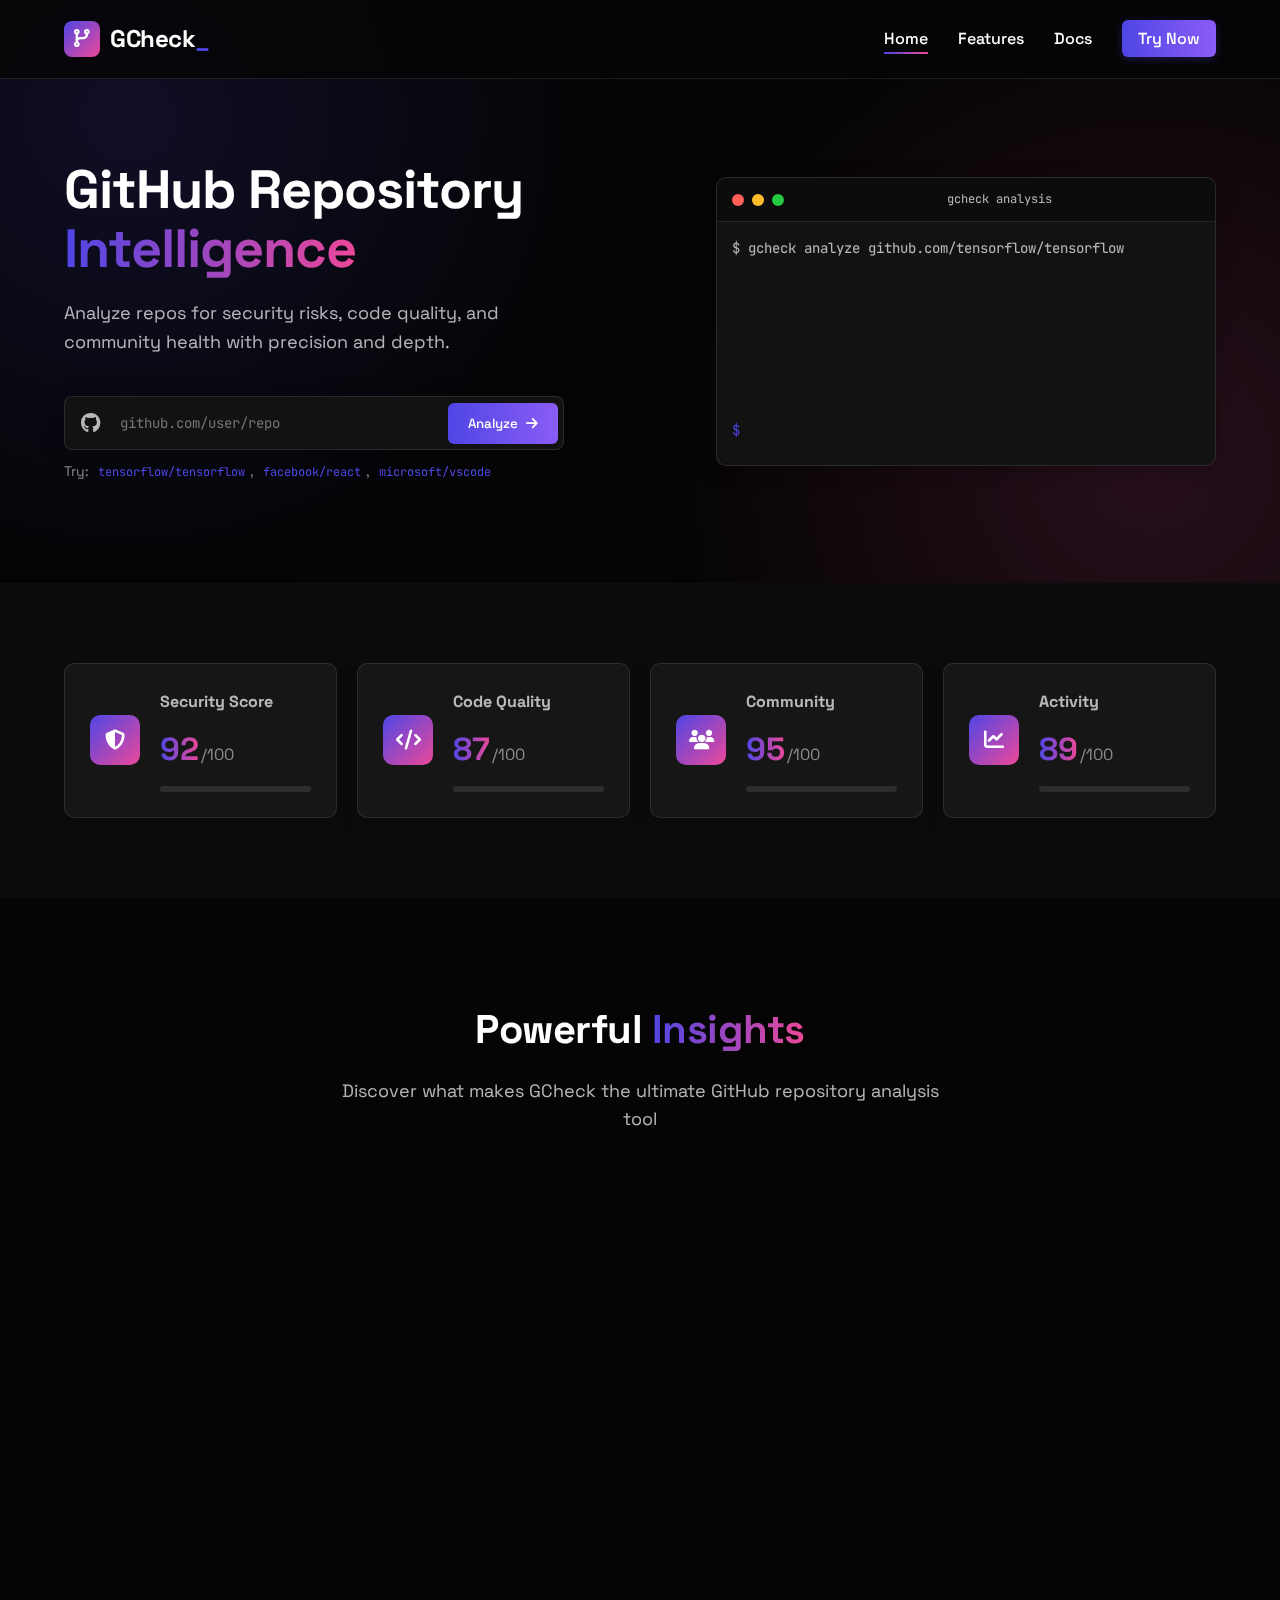
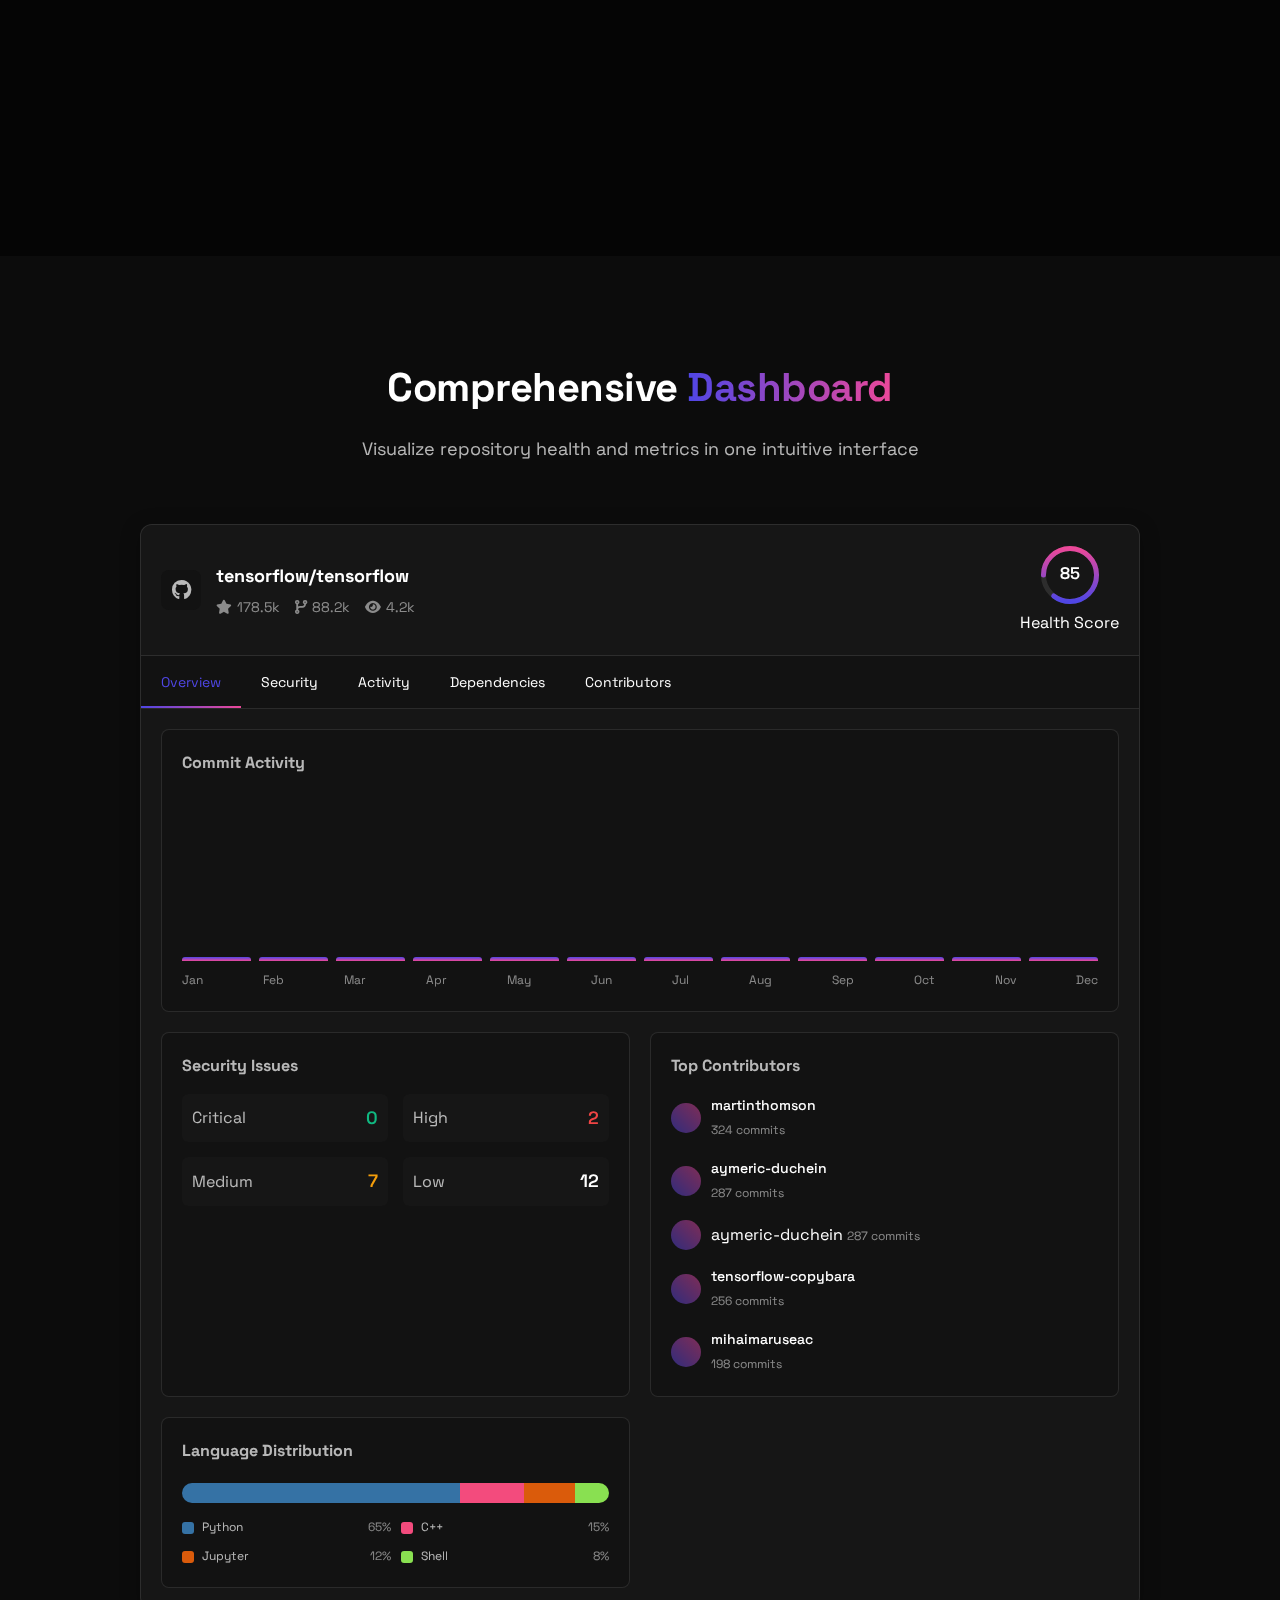
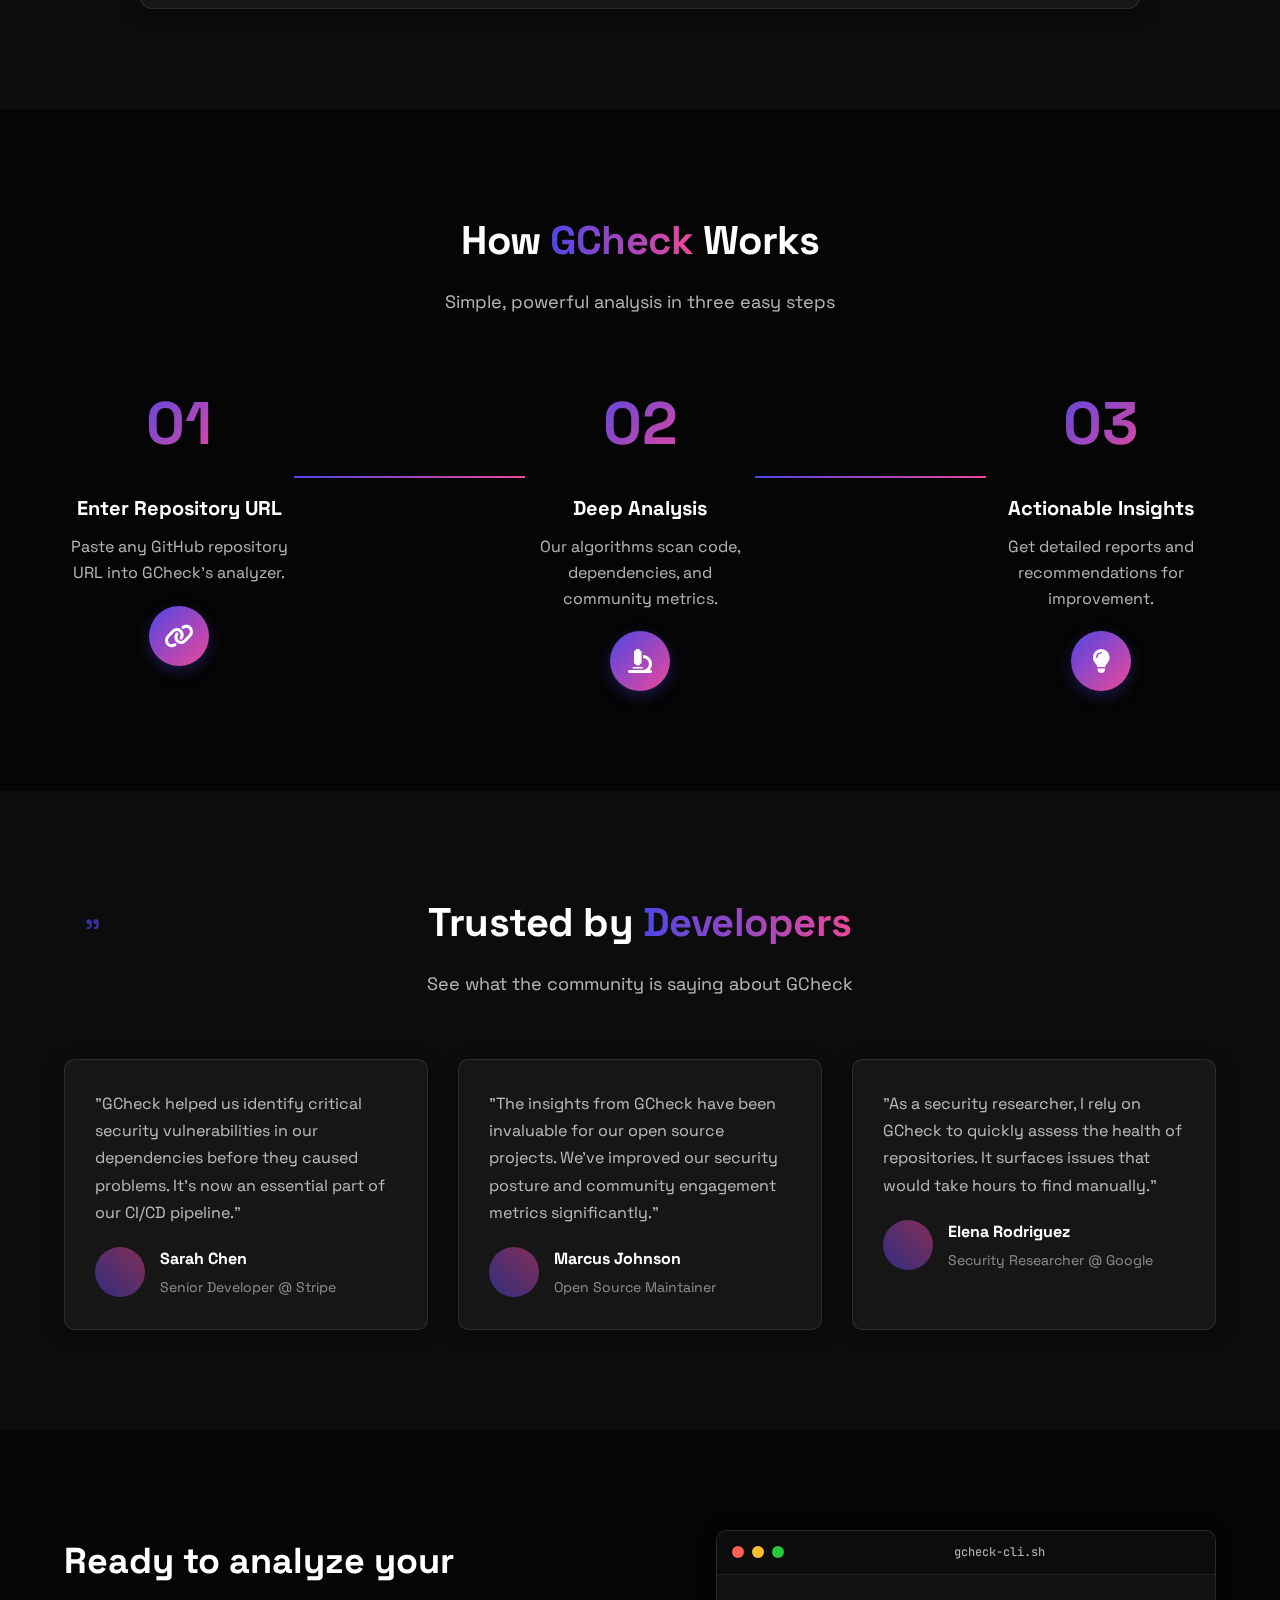
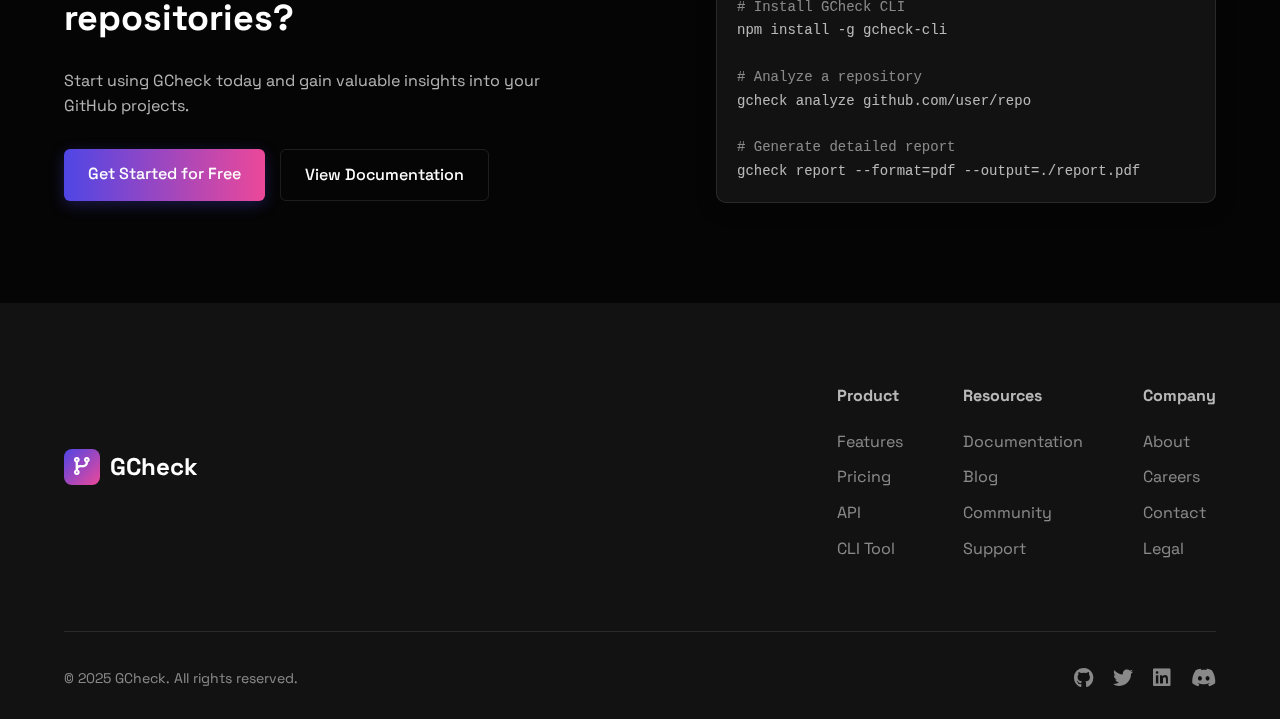
==== index.html @ 8b79f14b "meh" ====
<!DOCTYPE html>
<html lang="en">
<head>
    <meta charset="UTF-8">
    <meta name="viewport" content="width=device-width, initial-scale=1.0">
    <title>GCheck - GitHub Repository Intelligence</title>
    <link rel="stylesheet" href="css/style.css">
    <link rel="stylesheet" href="https://cdnjs.cloudflare.com/ajax/libs/font-awesome/6.4.0/css/all.min.css">
    <link rel="preconnect" href="https://fonts.googleapis.com">
    <link rel="preconnect" href="https://fonts.gstatic.com" crossorigin>
    <link href="https://fonts.googleapis.com/css2?family=Space+Grotesk:wght@300;400;500;600;700&family=JetBrains+Mono:wght@400;700&display=swap" rel="stylesheet">
</head>
<body>
    <div class="noise-overlay"></div>
    
    <header>
        <div class="container">
            <div class="logo">
                <div class="logo-icon"><i class="fas fa-code-branch"></i></div>
                <h1>GCheck<span class="blink">_</span></h1>
            </div>
            <nav>
                <ul>
                    <li><a href="#" class="active">Home</a></li>
                    <li><a href="#">Features</a></li>
                    <li><a href="#">Docs</a></li>
                    <li><a href="dashboard.html" class="nav-button">Try Now</a></li>
                </ul>
            </nav>
            <div class="menu-toggle">
                <i class="fas fa-bars"></i>
            </div>
        </div>
    </header>

    <section class="hero">
        <div class="container">
            <div class="hero-content">
                <div class="hero-text">
                    <h1>GitHub Repository <span class="gradient-text">Intelligence</span></h1>
                    <p>Analyze repos for security risks, code quality, and community health with precision and depth.</p>
                    <div class="search-container">
                        <div class="search-box">
                            <div class="search-icon">
                                <i class="fab fa-github"></i>
                            </div>
                            <input type="text" placeholder="github.com/user/repo">
                            <button class="analyze-btn">Analyze <i class="fas fa-arrow-right"></i></button>
                        </div>
                        <div class="search-examples">
                            Try: <a href="#">tensorflow/tensorflow</a>, <a href="#">facebook/react</a>, <a href="#">microsoft/vscode</a>
                        </div>                        
                    </div>
                </div>
                <div class="hero-visual">
                    <div class="terminal">
                        <div class="terminal-header">
                            <div class="terminal-buttons">
                                <span></span>
                                <span></span>
                                <span></span>
                            </div>
                            <div class="terminal-title">gcheck analysis</div>
                        </div>
                        <div class="terminal-body">
                            <div class="line">$ gcheck analyze github.com/tensorflow/tensorflow</div>
                            <div class="line">Scanning repository...</div>
                            <div class="line">Analyzing commit history...</div>
                            <div class="line">Checking dependencies...</div>
                            <div class="line">Evaluating security posture...</div>
                            <div class="line success">✓ Analysis complete!</div>
                            <div class="line">
                                <span class="prompt">$</span> <span class="cursor"></span>
                            </div>
                        </div>
                    </div>
                </div>
            </div>
        </div>
        <div class="hero-gradient"></div>
    </section>

    <section class="metrics">
        <div class="container">
            <div class="metrics-grid">
                <div class="metric-card">
                    <div class="metric-icon">
                        <i class="fas fa-shield-alt"></i>
                    </div>
                    <div class="metric-content">
                        <h3>Security Score</h3>
                        <div class="metric-value">
                            <span class="score-value">92</span>
                            <span class="score-max">/100</span>
                        </div>
                        <div class="metric-bar">
                            <div class="bar-fill" style="width: 92%"></div>
                        </div>
                    </div>
                </div>
                <div class="metric-card">
                    <div class="metric-icon">
                        <i class="fas fa-code"></i>
                    </div>
                    <div class="metric-content">
                        <h3>Code Quality</h3>
                        <div class="metric-value">
                            <span class="score-value">87</span>
                            <span class="score-max">/100</span>
                        </div>
                        <div class="metric-bar">
                            <div class="bar-fill" style="width: 87%"></div>
                        </div>
                    </div>
                </div>
                <div class="metric-card">
                    <div class="metric-icon">
                        <i class="fas fa-users"></i>
                    </div>
                    <div class="metric-content">
                        <h3>Community</h3>
                        <div class="metric-value">
                            <span class="score-value">95</span>
                            <span class="score-max">/100</span>
                        </div>
                        <div class="metric-bar">
                            <div class="bar-fill" style="width: 95%"></div>
                        </div>
                    </div>
                </div>
                <div class="metric-card">
                    <div class="metric-icon">
                        <i class="fas fa-chart-line"></i>
                    </div>
                    <div class="metric-content">
                        <h3>Activity</h3>
                        <div class="metric-value">
                            <span class="score-value">89</span>
                            <span class="score-max">/100</span>
                        </div>
                        <div class="metric-bar">
                            <div class="bar-fill" style="width: 89%"></div>
                        </div>
                    </div>
                </div>
            </div>
        </div>
    </section>

    <section class="features">
        <div class="container">
            <div class="section-header">
                <h2>Powerful <span class="gradient-text">Insights</span></h2>
                <p>Discover what makes GCheck the ultimate GitHub repository analysis tool</p>
            </div>
            <div class="features-grid">
                <div class="feature-card">
                    <div class="feature-icon">
                        <i class="fas fa-bug"></i>
                    </div>
                    <h3>Vulnerability Detection</h3>
                    <p>Identify security vulnerabilities in dependencies and code patterns before they become problems.</p>
                </div>
                <div class="feature-card">
                    <div class="feature-icon">
                        <i class="fas fa-history"></i>
                    </div>
                    <h3>Commit Analysis</h3>
                    <p>Track commit frequency, code churn, and contributor patterns to understand project health.</p>
                </div>
                <div class="feature-card">
                    <div class="feature-icon">
                        <i class="fas fa-project-diagram"></i>
                    </div>
                    <h3>Dependency Mapping</h3>
                    <p>Visualize and analyze dependency trees to identify outdated or risky packages.</p>
                </div>
                <div class="feature-card">
                    <div class="feature-icon">
                        <i class="fas fa-tachometer-alt"></i>
                    </div>
                    <h3>Performance Metrics</h3>
                    <p>Evaluate code performance and identify bottlenecks with automated analysis.</p>
                </div>
                <div class="feature-card">
                    <div class="feature-icon">
                        <i class="fas fa-robot"></i>
                    </div>
                    <h3>AI Recommendations</h3>
                    <p>Get intelligent suggestions for improving code quality and security posture.</p>
                </div>
                <div class="feature-card">
                    <div class="feature-icon">
                        <i class="fas fa-bell"></i>
                    </div>
                    <h3>Continuous Monitoring</h3>
                    <p>Set up alerts for new vulnerabilities or significant changes in repository health.</p>
                </div>
            </div>
        </div>
    </section>

    <section class="dashboard-preview">
        <div class="container">
            <div class="section-header">
                <h2>Comprehensive <span class="gradient-text">Dashboard</span></h2>
                <p>Visualize repository health and metrics in one intuitive interface</p>
            </div>
            <div class="dashboard-container">
                <div class="dashboard-frame">
                    <div class="dashboard-header">
                        <div class="repo-info">
                            <div class="repo-icon"><i class="fab fa-github"></i></div>
                            <div class="repo-details">
                                <h3>tensorflow/tensorflow</h3>
                                <div class="repo-meta">
                                    <span><i class="fas fa-star"></i> 178.5k</span>
                                    <span><i class="fas fa-code-branch"></i> 88.2k</span>
                                    <span><i class="fas fa-eye"></i> 4.2k</span>
                                </div>
                            </div>
                        </div>
                        <div class="repo-score">
                            <div class="score-circle">
                                <svg viewBox="0 0 36 36">
                                    <path class="circle-bg"
                                        d="M18 2.0845
                                        a 15.9155 15.9155 0 0 1 0 31.831
                                        a 15.9155 15.9155 0 0 1 0 -31.831"
                                    />
                                    <path class="circle"
                                        stroke-dasharray="85, 100"
                                        d="M18 2.0845
                                        a 15.9155 15.9155 0 0 1 0 31.831
                                        a 15.9155 15.9155 0 0 1 0 -31.831"
                                    />
                                    <text x="18" y="20.35" class="percentage">85</text>
                                </svg>
                            </div>
                            <span>Health Score</span>
                        </div>
                    </div>
                    <div class="dashboard-tabs">
                        <div class="tab active">Overview</div>
                        <div class="tab">Security</div>
                        <div class="tab">Activity</div>
                        <div class="tab">Dependencies</div>
                        <div class="tab">Contributors</div>
                    </div>
                    <div class="dashboard-content">
                        <div class="dashboard-grid">
                            <div class="dashboard-card wide">
                                <h4>Commit Activity</h4>
                                <div class="activity-chart">
                                    <div class="chart-bars">
                                        <div class="chart-bar" style="height: 30%"></div>
                                        <div class="chart-bar" style="height: 45%"></div>
                                        <div class="chart-bar" style="height: 60%"></div>
                                        <div class="chart-bar" style="height: 40%"></div>
                                        <div class="chart-bar" style="height: 75%"></div>
                                        <div class="chart-bar" style="height: 65%"></div>
                                        <div class="chart-bar" style="height: 90%"></div>
                                        <div class="chart-bar" style="height: 70%"></div>
                                        <div class="chart-bar" style="height: 50%"></div>
                                        <div class="chart-bar" style="height: 80%"></div>
                                        <div class="chart-bar" style="height: 60%"></div>
                                        <div class="chart-bar" style="height: 75%"></div>
                                    </div>
                                    <div class="chart-labels">
                                        <span>Jan</span>
                                        <span>Feb</span>
                                        <span>Mar</span>
                                        <span>Apr</span>
                                        <span>May</span>
                                        <span>Jun</span>
                                        <span>Jul</span>
                                        <span>Aug</span>
                                        <span>Sep</span>
                                        <span>Oct</span>
                                        <span>Nov</span>
                                        <span>Dec</span>
                                    </div>
                                </div>
                            </div>
                            <div class="dashboard-card">
                                <h4>Security Issues</h4>
                                <div class="issues-summary">
                                    <div class="issue-category">
                                        <span class="issue-label">Critical</span>
                                        <span class="issue-count">0</span>
                                    </div>
                                    <div class="issue-category">
                                        <span class="issue-label">High</span>
                                        <span class="issue-count">2</span>
                                    </div>
                                    <div class="issue-category">
                                        <span class="issue-label">Medium</span>
                                        <span class="issue-count">7</span>
                                    </div>
                                    <div class="issue-category">
                                        <span class="issue-label">Low</span>
                                        <span class="issue-count">12</span>
                                    </div>
                                </div>
                            </div>
                            <div class="dashboard-card">
                                <h4>Top Contributors</h4>
                                <div class="contributors-list">
                                    <div class="contributor">
                                        <div class="contributor-avatar"></div>
                                        <div class="contributor-info">
                                            <span class="contributor-name">martinthomson</span>
                                            <span class="contributor-commits">324 commits</span>
                                        </div>
                                    </div>
                                    <div class="contributor">
                                        <div class="contributor-avatar"></div>
                                        <div class="contributor-info">
                                            <span class="contributor-name">aymeric-duchein</span>
                                            <span class="contributor-commits">287 commits</span>
                                        </div>
                                    </div>
                                    <div class="contributor">
                                        <div class="contributor-avatar"></div>
                                        <div class="contributor-info
                                        <span class="contributor-name">aymeric-duchein</span>
                                        <span class="contributor-commits">287 commits</span>
                                    </div>
                                </div>
                                <div class="contributor">
                                    <div class="contributor-avatar"></div>
                                    <div class="contributor-info">
                                        <span class="contributor-name">tensorflow-copybara</span>
                                        <span class="contributor-commits">256 commits</span>
                                    </div>
                                </div>
                                <div class="contributor">
                                    <div class="contributor-avatar"></div>
                                    <div class="contributor-info">
                                        <span class="contributor-name">mihaimaruseac</span>
                                        <span class="contributor-commits">198 commits</span>
                                    </div>
                                </div>
                            </div>
                        </div>
                        <div class="dashboard-card">
                            <h4>Language Distribution</h4>
                            <div class="language-chart">
                                <div class="language-bar">
                                    <div class="language-segment" style="width: 65%; background-color: #3572A5;" title="Python: 65%"></div>
                                    <div class="language-segment" style="width: 15%; background-color: #f34b7d;" title="C++: 15%"></div>
                                    <div class="language-segment" style="width: 12%; background-color: #DA5B0B;" title="Jupyter: 12%"></div>
                                    <div class="language-segment" style="width: 8%; background-color: #89e051;" title="Shell: 8%"></div>
                                </div>
                                <div class="language-labels">
                                    <div class="language-label">
                                        <span class="language-color" style="background-color: #3572A5;"></span>
                                        <span class="language-name">Python</span>
                                        <span class="language-percentage">65%</span>
                                    </div>
                                    <div class="language-label">
                                        <span class="language-color" style="background-color: #f34b7d;"></span>
                                        <span class="language-name">C++</span>
                                        <span class="language-percentage">15%</span>
                                    </div>
                                    <div class="language-label">
                                        <span class="language-color" style="background-color: #DA5B0B;"></span>
                                        <span class="language-name">Jupyter</span>
                                        <span class="language-percentage">12%</span>
                                    </div>
                                    <div class="language-label">
                                        <span class="language-color" style="background-color: #89e051;"></span>
                                        <span class="language-name">Shell</span>
                                        <span class="language-percentage">8%</span>
                                    </div>
                                </div>
                            </div>
                        </div>
                    </div>
                </div>
            </div>
        </div>
    </div>
</section>

<section class="how-it-works">
    <div class="container">
        <div class="section-header">
            <h2>How <span class="gradient-text">GCheck</span> Works</h2>
            <p>Simple, powerful analysis in three easy steps</p>
        </div>
        <div class="steps">
            <div class="step">
                <div class="step-number">01</div>
                <div class="step-content">
                    <h3>Enter Repository URL</h3>
                    <p>Paste any GitHub repository URL into GCheck's analyzer.</p>
                </div>
                <div class="step-icon">
                    <i class="fas fa-link"></i>
                </div>
            </div>
            <div class="step-connector"></div>
            <div class="step">
                <div class="step-number">02</div>
                <div class="step-content">
                    <h3>Deep Analysis</h3>
                    <p>Our algorithms scan code, dependencies, and community metrics.</p>
                </div>
                <div class="step-icon">
                    <i class="fas fa-microscope"></i>
                </div>
            </div>
            <div class="step-connector"></div>
            <div class="step">
                <div class="step-number">03</div>
                <div class="step-content">
                    <h3>Actionable Insights</h3>
                    <p>Get detailed reports and recommendations for improvement.</p>
                </div>
                <div class="step-icon">
                    <i class="fas fa-lightbulb"></i>
                </div>
            </div>
        </div>
    </div>
</section>

<section class="testimonials">
    <div class="container">
        <div class="section-header">
            <h2>Trusted by <span class="gradient-text">Developers</span></h2>
            <p>See what the community is saying about GCheck</p>
        </div>
        <div class="testimonials-grid">
            <div class="testimonial-card">
                <div class="testimonial-content">
                    <p>"GCheck helped us identify critical security vulnerabilities in our dependencies before they caused problems. It's now an essential part of our CI/CD pipeline."</p>
                </div>
                <div class="testimonial-author">
                    <div class="author-avatar"></div>
                    <div class="author-info">
                        <h4>Sarah Chen</h4>
                        <p>Senior Developer @ Stripe</p>
                    </div>
                </div>
            </div>
            <div class="testimonial-card">
                <div class="testimonial-content">
                    <p>"The insights from GCheck have been invaluable for our open source projects. We've improved our security posture and community engagement metrics significantly."</p>
                </div>
                <div class="testimonial-author">
                    <div class="author-avatar"></div>
                    <div class="author-info">
                        <h4>Marcus Johnson</h4>
                        <p>Open Source Maintainer</p>
                    </div>
                </div>
            </div>
            <div class="testimonial-card">
                <div class="testimonial-content">
                    <p>"As a security researcher, I rely on GCheck to quickly assess the health of repositories. It surfaces issues that would take hours to find manually."</p>
                </div>
                <div class="testimonial-author">
                    <div class="author-avatar"></div>
                    <div class="author-info">
                        <h4>Elena Rodriguez</h4>
                        <p>Security Researcher @ Google</p>
                    </div>
                </div>
            </div>
        </div>
    </div>
</section>

<section class="cta">
    <div class="container">
        <div class="cta-content">
            <h2>Ready to analyze your repositories?</h2>
            <p>Start using GCheck today and gain valuable insights into your GitHub projects.</p>
            <div class="cta-buttons">
                <a href="#" class="btn-primary">Get Started for Free</a>
                <a href="#" class="btn-secondary">View Documentation</a>
            </div>
        </div>
        <div class="cta-visual">
            <div class="code-snippet">
                <div class="code-header">
                    <div class="code-dots">
                        <span></span>
                        <span></span>
                        <span></span>
                    </div>
                    <div class="code-title">gcheck-cli.sh</div>
                </div>
                <div class="code-body">
                    <pre><code><span class="comment"># Install GCheck CLI</span>
npm install -g gcheck-cli

<span class="comment"># Analyze a repository</span>
gcheck analyze github.com/user/repo

<span class="comment"># Generate detailed report</span>
gcheck report --format=pdf --output=./report.pdf</code></pre>
                </div>
            </div>
        </div>
    </div>
</section>

<footer>
    <div class="container">
        <div class="footer-top">
            <div class="footer-logo">
                <div class="logo-icon"><i class="fas fa-code-branch"></i></div>
                <h2>GCheck</h2>
            </div>
            <div class="footer-links">
                <div class="footer-column">
                    <h3>Product</h3>
                    <ul>
                        <li><a href="#">Features</a></li>
                        <li><a href="#">Pricing</a></li>
                        <li><a href="#">API</a></li>
                        <li><a href="#">CLI Tool</a></li>
                    </ul>
                </div>
                <div class="footer-column">
                    <h3>Resources</h3>
                    <ul>
                        <li><a href="#">Documentation</a></li>
                        <li><a href="#">Blog</a></li>
                        <li><a href="#">Community</a></li>
                        <li><a href="#">Support</a></li>
                    </ul>
                </div>
                <div class="footer-column">
                    <h3>Company</h3>
                    <ul>
                        <li><a href="#">About</a></li>
                        <li><a href="#">Careers</a></li>
                        <li><a href="#">Contact</a></li>
                        <li><a href="#">Legal</a></li>
                    </ul>
                </div>
            </div>
        </div>
        <div class="footer-bottom">
            <div class="copyright">
                <p>&copy; 2025 GCheck. All rights reserved.</p>
            </div>
            <div class="social-links">
                <a href="#"><i class="fab fa-github"></i></a>
                <a href="#"><i class="fab fa-twitter"></i></a>
                <a href="#"><i class="fab fa-linkedin"></i></a>
                <a href="#"><i class="fab fa-discord"></i></a>
            </div>
        </div>
    </div>
</footer>

<script src="js/main.js"></script>
</body>
</html>
---- css/style.css ----
:root {
    --bg-primary: #050505;
    --bg-secondary: #0c0c0c;
    --bg-tertiary: #121212;
    --bg-card: #161616;
    --text-primary: #ffffff;
    --text-secondary: rgba(255, 255, 255, 0.7);
    --text-tertiary: rgba(255, 255, 255, 0.5);
    --accent-primary: #4f46e5;
    --accent-secondary: #8b5cf6;
    --accent-tertiary: #ec4899;
    --success: #10b981;
    --warning: #f59e0b;
    --danger: #ef4444;
    --border: rgba(255, 255, 255, 0.1);
    --card-shadow: 0 4px 20px rgba(0, 0, 0, 0.25);
    --glow: 0 0 15px rgba(79, 70, 229, 0.5);
}

* {
    margin: 0;
    padding: 0;
    box-sizing: border-box;
}

body {
    font-family: 'Space Grotesk', sans-serif;
    background-color: var(--bg-primary);
    color: var(--text-primary);
    line-height: 1.6;
    overflow-x: hidden;
    position: relative;
}

/* Noise overlay for texture */
.noise-overlay {
    position: fixed;
    top: 0;
    left: 0;
    width: 100%;
    height: 100%;
    background-image: url('[data-uri]');
    opacity: 0.03;
    z-index: -1;
    pointer-events: none;
}

.container {
    width: 90%;
    max-width: 1200px;
    margin: 0 auto;
    position: relative;
}

a {
    text-decoration: none;
    color: var(--text-primary);
    transition: all 0.3s ease;
}

button, .btn-primary, .btn-secondary {
    cursor: pointer;
    border: none;
    outline: none;
    font-family: 'Space Grotesk', sans-serif;
    font-weight: 500;
    transition: all 0.3s ease;
}

.gradient-text {
    background: linear-gradient(90deg, var(--accent-primary), var(--accent-tertiary));
    -webkit-background-clip: text;
    background-clip: text;
    -webkit-text-fill-color: transparent;
    display: inline;
}

/* Blinking cursor effect */
.blink {
    animation: blink 1s step-end infinite;
    color: var(--accent-primary);
}

@keyframes blink {
    0%, 100% { opacity: 1; }
    50% { opacity: 0; }
}

/* Header */
header {
    padding: 20px 0;
    position: fixed;
    width: 100%;
    top: 0;
    z-index: 100;
    background-color: rgba(5, 5, 5, 0.8);
    backdrop-filter: blur(10px);
    border-bottom: 1px solid var(--border);
}

header .container {
    display: flex;
    justify-content: space-between;
    align-items: center;
}

.logo {
    display: flex;
    align-items: center;
    gap: 10px;
}

.logo-icon {
    width: 36px;
    height: 36px;
    background: linear-gradient(135deg, var(--accent-primary), var(--accent-tertiary));
    border-radius: 8px;
    display: flex;
    align-items: center;
    justify-content: center;
    color: white;
    font-size: 18px;
}

.logo h1 {
    font-size: 24px;
    font-weight: 700;
    letter-spacing: -0.5px;
}

nav ul {
    display: flex;
    list-style: none;
    gap: 30px;
    align-items: center;
}

nav ul li a {
    font-weight: 500;
    position: relative;
    padding: 5px 0;
}

nav ul li a:hover {
    color: var(--accent-primary);
}

nav ul li a.active::after {
    content: '';
    position: absolute;
    bottom: 0;
    left: 0;
    width: 100%;
    height: 2px;
    background: linear-gradient(90deg, var(--accent-primary), var(--accent-tertiary));
}

.nav-button {
    background: linear-gradient(90deg, var(--accent-primary), var(--accent-secondary));
    padding: 8px 16px;
    border-radius: 6px;
    color: white;
    font-weight: 500;
    box-shadow: 0 2px 10px rgba(79, 70, 229, 0.3);
}

.nav-button:hover {
    transform: translateY(-2px);
    box-shadow: 0 4px 15px rgba(79, 70, 229, 0.4);
    color: white;
}

.menu-toggle {
    display: none;
    font-size: 24px;
    cursor: pointer;
}

/* Hero Section */
.hero {
    padding: 160px 0 100px;
    position: relative;
    overflow: hidden;
}

.hero-gradient {
    position: absolute;
    top: 0;
    left: 0;
    width: 100%;
    height: 100%;
    background: radial-gradient(circle at 10% 20%, rgba(79, 70, 229, 0.15) 0%, transparent 40%),
                radial-gradient(circle at 90% 80%, rgba(236, 72, 153, 0.15) 0%, transparent 40%);
    z-index: -1;
}

.hero-content {
    display: flex;
    align-items: center;
    gap: 60px;
}

.hero-text {
    flex: 1;
}

.hero-text h1 {
    font-size: 54px;
    font-weight: 700;
    line-height: 1.1;
    margin-bottom: 20px;
    letter-spacing: -1px;
}

.hero-text p {
    font-size: 18px;
    color: var(--text-secondary);
    margin-bottom: 40px;
    max-width: 500px;
}

.search-container {
    max-width: 500px;
}

.search-box {
    display: flex;
    align-items: center;
    background-color: var(--bg-tertiary);
    border-radius: 8px;
    padding: 5px;
    border: 1px solid var(--border);
    box-shadow: var(--card-shadow);
    transition: all 0.3s ease;
}

.search-box:focus-within {
    border-color: var(--accent-primary);
    box-shadow: var(--glow);
}

.search-icon {
    width: 40px;
    height: 40px;
    display: flex;
    align-items: center;
    justify-content: center;
    font-size: 20px;
    color: var(--text-secondary);
}

.search-box input {
    flex: 1;
    background: transparent;
    border: none;
    outline: none;
    padding: 12px 10px;
    color: var(--text-primary);
    font-family: 'JetBrains Mono', monospace;
    font-size: 14px;
}

.analyze-btn {
    background: linear-gradient(90deg, var(--accent-primary), var(--accent-secondary));
    color: white;
    padding: 12px 20px;
    border-radius: 6px;
    font-weight: 500;
    display: flex;
    align-items: center;
    gap: 8px;
}

.analyze-btn:hover {
    transform: translateY(-2px);
    box-shadow: 0 4px 15px rgba(79, 70, 229, 0.4);
}

.search-examples {
    margin-top: 10px;
    font-size: 14px;
    color: var(--text-tertiary);
}

.search-examples a {
    color: var(--accent-primary);
    margin: 0 5px;
    font-family: 'JetBrains Mono', monospace;
    font-size: 12px;
}

.search-examples a:hover {
    text-decoration: underline;
}

.hero-visual {
    flex: 1;
}

/* Terminal styling */
.terminal {
    background-color: var(--bg-tertiary);
    border-radius: 10px;
    overflow: hidden;
    box-shadow: var(--card-shadow);
    border: 1px solid var(--border);
    max-width: 500px;
    margin-left: auto;
}

.terminal-header {
    background-color: var(--bg-secondary);
    padding: 12px 15px;
    display: flex;
    align-items: center;
    border-bottom: 1px solid var(--border);
}

.terminal-buttons {
    display: flex;
    gap: 8px;
    margin-right: 15px;
}

.terminal-buttons span {
    width: 12px;
    height: 12px;
    border-radius: 50%;
    background-color: #ff5f56;
}

.terminal-buttons span:nth-child(2) {
    background-color: #ffbd2e;
}

.terminal-buttons span:nth-child(3) {
    background-color: #27c93f;
}

.terminal-title {
    color: var(--text-secondary);
    font-family: 'JetBrains Mono', monospace;
    font-size: 12px;
    flex: 1;
    text-align: center;
}

.terminal-body {
    padding: 15px;
    font-family: 'JetBrains Mono', monospace;
    font-size: 14px;
    line-height: 1.6;
}

.terminal-body .line {
    margin-bottom: 8px;
    color: var(--text-secondary);
}

.terminal-body .line.success {
    color: var(--success);
}

.prompt {
    color: var(--accent-primary);
}

.cursor {
    display: inline-block;
    width: 8px;
    height: 16px;
    background-color: var(--accent-primary);
    animation: blink 1s step-end infinite;
    vertical-align: middle;
}

/* Metrics Section */
.metrics {
    padding: 80px 0;
    background-color: var(--bg-secondary);
}

.metrics-grid {
    display: grid;
    grid-template-columns: repeat(auto-fit, minmax(250px, 1fr));
    gap: 20px;
}

.metric-card {
    background-color: var(--bg-card);
    border-radius: 10px;
    padding: 25px;
    display: flex;
    align-items: center;
    gap: 20px;
    box-shadow: var(--card-shadow);
    border: 1px solid var(--border);
    transition: transform 0.3s ease, box-shadow 0.3s ease;
}

.metric-card:hover {
    transform: translateY(-5px);
    box-shadow: 0 8px 30px rgba(0, 0, 0, 0.3);
}

.metric-icon {
    width: 50px;
    height: 50px;
    background: linear-gradient(135deg, var(--accent-primary), var(--accent-tertiary));
    border-radius: 10px;
    display: flex;
    align-items: center;
    justify-content: center;
    font-size: 20px;
    color: white;
    flex-shrink: 0;
}

.metric-content {
    flex: 1;
}

.metric-content h3 {
    font-size: 16px;
    margin-bottom: 10px;
    color: var(--text-secondary);
}

.metric-value {
    display: flex;
    align-items: baseline;
    margin-bottom: 10px;
}

.score-value {
    font-size: 32px;
    font-weight: 700;
    background: linear-gradient(90deg, var(--accent-primary), var(--accent-tertiary));
    -webkit-background-clip: text;
    background-clip: text;
    -webkit-text-fill-color: transparent;
}

.score-max {
    font-size: 16px;
    color: var(--text-tertiary);
    margin-left: 2px;
}

.metric-bar {
    height: 6px;
    background-color: rgba(255, 255, 255, 0.1);
    border-radius: 3px;
    overflow: hidden;
}

.bar-fill {
    height: 100%;
    background: linear-gradient(90deg, var(--accent-primary), var(--accent-tertiary));
    border-radius: 3px;
    transition: width 1s ease;
}

/* Features Section */
.features {
    padding: 100px 0;
    background-color: var(--bg-primary);
    position: relative;
    overflow: hidden;
}

.section-header {
    text-align: center;
    margin-bottom: 60px;
}

.section-header h2 {
    font-size: 40px;
    font-weight: 700;
    margin-bottom: 15px;
    letter-spacing: -0.5px;
}

.section-header p {
    color: var(--text-secondary);
    font-size: 18px;
    max-width: 600px;
    margin: 0 auto;
}

.features-grid {
    display: grid;
    grid-template-columns: repeat(auto-fit, minmax(300px, 1fr));
    gap: 30px;
}

.feature-card {
    background-color: var(--bg-card);
    border-radius: 10px;
    padding: 30px;
    box-shadow: var(--card-shadow);
    border: 1px solid var(--border);
    transition: all 0.3s ease;
    position: relative;
    z-index: 1;
    overflow: hidden;
}

.feature-card::before {
    content: '';
    position: absolute;
    top: 0;
    left: 0;
    width: 100%;
    height: 100%;
    background: linear-gradient(135deg, var(--accent-primary), var(--accent-tertiary));
    opacity: 0;
    z-index: -1;
    transition: opacity 0.3s ease;
}

.feature-card:hover {
    transform: translateY(-10px);
    box-shadow: 0 15px 30px rgba(0, 0, 0, 0.3);
    border-color: transparent;
}

.feature-card:hover::before {
    opacity: 0.05;
}

.feature-icon {
    width: 60px;
    height: 60px;
    background: linear-gradient(135deg, var(--accent-primary), var(--accent-tertiary));
    border-radius: 12px;
    display: flex;
    align-items: center;
    justify-content: center;
    font-size: 24px;
    color: white;
    margin-bottom: 20px;
}

.feature-card h3 {
    font-size: 20px;
    margin-bottom: 15px;
}

.feature-card p {
    color: var(--text-secondary);
}

/* Dashboard Preview Section */
.dashboard-preview {
    padding: 100px 0;
    background-color: var(--bg-secondary);
    position: relative;
}

.dashboard-container {
    max-width: 1000px;
    margin: 0 auto;
}

.dashboard-frame {
    background-color: var(--bg-card);
    border-radius: 12px;
    overflow: hidden;
    box-shadow: var(--card-shadow);
    border: 1px solid var(--border);
}

.dashboard-header {
    padding: 20px;
    border-bottom: 1px solid var(--border);
    display: flex;
    justify-content: space-between;
    align-items: center;
}

.repo-info {
    display: flex;
    align-items: center;
    gap: 15px;
}

.repo-icon {
    width: 40px;
    height: 40px;
    background-color: var(--bg-tertiary);
    border-radius: 8px;
    display: flex;
    align-items: center;
    justify-content: center;
    font-size: 20px;
    color: var(--text-secondary);
}

.repo-details h3 {
    font-size: 18px;
    margin-bottom: 5px;
}

.repo-meta {
    display: flex;
    gap: 15px;
    color: var(--text-tertiary);
    font-size: 14px;
}

.repo-meta span {
    display: flex;
    align-items: center;
    gap: 5px;
}

.repo-score {
    display: flex;
    flex-direction: column;
    align-items: center;
    gap: 5px;
}

.score-circle {
    width: 60px;
    height: 60px;
}

.score-circle svg {
    width: 100%;
    height: 100%;
}

.circle-bg {
    fill: none;
    stroke: rgba(255, 255, 255, 0.1);
    stroke-width: 3;
}

.circle {
    fill: none;
    stroke: url(#gradient);
    stroke-width: 3;
    stroke-linecap: round;
    transform: rotate(-90deg);
    transform-origin: center;
}

.percentage {
    fill: white;
    font-family: 'Space Grotesk', sans-serif;
    font-size: 10px;
    text-anchor: middle;
    font-weight: 600;
}

.dashboard-tabs {
    display: flex;
    border-bottom: 1px solid var(--border);
    background-color: var(--bg-tertiary);
}

.tab {
    padding: 15px 20px;
    font-size: 14px;
    cursor: pointer;
    transition: all 0.3s ease;
    position: relative;
}

.tab.active {
    color: var(--accent-primary);
}

.tab.active::after {
    content: '';
    position: absolute;
    bottom: 0;
    left: 0;
    width: 100%;
    height: 2px;
    background: linear-gradient(90deg, var(--accent-primary), var(--accent-tertiary));
}

.tab:hover:not(.active) {
    background-color: rgba(255, 255, 255, 0.05);
}

.dashboard-content {
    padding: 20px;
}

.dashboard-grid {
    display: grid;
    grid-template-columns: repeat(2, 1fr);
    gap: 20px;
}

.dashboard-card {
    background-color: var(--bg-tertiary);
    border-radius: 8px;
    padding: 20px;
    border: 1px solid var(--border);
}

.dashboard-card.wide {
    grid-column: span 2;
}

.dashboard-card h4 {
    font-size: 16px;
    margin-bottom: 15px;
    color: var(--text-secondary);
}

.activity-chart {
    height: 200px;
}

.chart-bars {
    display: flex;
    align-items: flex-end;
    height: 170px;
    gap: 8px;
}

.chart-bar {
    flex: 1;
    background: linear-gradient(180deg, var(--accent-primary), var(--accent-tertiary));
    border-radius: 3px 3px 0 0;
    min-height: 4px;
    transition: height 1s ease;
}

.chart-labels {
    display: flex;
    justify-content: space-between;
    margin-top: 10px;
    color: var(--text-tertiary);
    font-size: 12px;
}

.issues-summary {
    display: grid;
    grid-template-columns: repeat(2, 1fr);
    gap: 15px;
}

.issue-category {
    display: flex;
    justify-content: space-between;
    align-items: center;
    padding: 10px;
    background-color: var(--bg-card);
    border-radius: 6px;
}

.issue-label {
    color: var(--text-secondary);
}

.issue-count {
    font-weight: 600;
    font-size: 18px;
}

.issue-category:nth-child(1) .issue-count {
    color: var(--success);
}

.issue-category:nth-child(2) .issue-count {
    color: var(--danger);
}

.issue-category:nth-child(3) .issue-count {
    color: var(--warning);
}

.contributors-list {
    display: flex;
    flex-direction: column;
    gap: 15px;
}

.contributor {
    display: flex;
    align-items: center;
    gap: 10px;
}

.contributor-avatar {
    width: 30px;
    height: 30px;
    border-radius: 50%;
    background-color: var(--bg-card);
    background-image: linear-gradient(45deg, var(--accent-primary), var(--accent-tertiary));
    opacity: 0.5;
}

.contributor-info {
    flex: 1;
}

.contributor-name {
    font-size: 14px;
    font-weight: 500;
    display: block;
}

.contributor-commits {
    font-size: 12px;
    color: var(--text-tertiary);
}

.language-chart {
    margin-top: 20px;
}

.language-bar {
    height: 20px;
    border-radius: 10px;
    overflow: hidden;
    display: flex;
    margin-bottom: 15px;
}

.language-segment {
    height: 100%;
}

.language-labels {
    display: grid;
    grid-template-columns: repeat(2, 1fr);
    gap: 10px;
}

.language-label {
    display: flex;
    align-items: center;
    gap: 8px;
    font-size: 12px;
}

.language-color {
    width: 12px;
    height: 12px;
    border-radius: 3px;
}

.language-name {
    color: var(--text-secondary);
}

.language-percentage {
    margin-left: auto;
    color: var(--text-tertiary);
}

/* How It Works Section */
.how-it-works {
    padding: 100px 0;
    background-color: var(--bg-primary);
}

.steps {
    display: flex;
    justify-content: space-between;
    align-items: flex-start;
    margin-top: 60px;
    position: relative;
}

.step {
    flex: 1;
    display: flex;
    flex-direction: column;
    align-items: center;
    text-align: center;
    position: relative;
    z-index: 2;
}

.step-number {
    font-size: 60px;
    font-weight: 700;
    color: var(--bg-tertiary);
    margin-bottom: 20px;
    position: relative;
}

.step-content {
    max-width: 250px;
}

.step-content h3 {
    font-size: 20px;
    margin-bottom: 10px;
}

.step-content p {
    color: var(--text-secondary);
}

.step-icon {
    width: 60px;
    height: 60px;
    background: linear-gradient(135deg, var(--accent-primary), var(--accent-tertiary));
    border-radius: 50%;
    display: flex;
    align-items: center;
    justify-content: center;
    font-size: 24px;
    color: white;
    margin-top: 20px;
    box-shadow: 0 5px 15px rgba(79, 70, 229, 0.3);
}

.step-connector {
    height: 2px;
    background: linear-gradient(90deg, var(--accent-primary), var(--accent-tertiary));
    flex: 1;
    margin-top: 100px;
    position: relative;
    z-index: 1;
}

/* Testimonials Section */
.testimonials {
    padding: 100px 0;
    background-color: var(--bg-secondary);
}

.testimonials-grid {
    display: grid;
    grid-template-columns: repeat(auto-fit, minmax(300px, 1fr));
    gap: 30px;
    margin-top: 60px;
}

.testimonial-card {
    background-color: var(--bg-card);
    border-radius: 10px;
    padding: 30px;
    box-shadow: var(--card-shadow);
    border: 1px solid var(--border);
    transition: all 0.3s ease;
}

.testimonial-card:hover {
    transform: translateY(-5px);
    box-shadow: 0 15px 30px rgba(0, 0, 0, 0.3);
}

.testimonial-content {
    margin-bottom: 20px;
}

.testimonial-content p {
    color: var(--text-secondary);
    font-size: 16px;
    line-height: 1.7;
}

.testimonial-content p::before {
    content: '"';
    font-size: 40px;
    color: var(--accent-primary);
    opacity: 0.3;
    position: absolute;
    top: 10px;
    left: 20px;
}

.testimonial-author {
    display: flex;
    align-items: center;
    gap: 15px;
}

.author-avatar {
    width: 50px;
    height: 50px;
    border-radius: 50%;
    background-color: var(--bg-tertiary);
    background-image: linear-gradient(45deg, var(--accent-primary), var(--accent-tertiary));
    opacity: 0.5;
}

.author-info h4 {
    font-size: 16px;
    margin-bottom: 5px;
}

.author-info p {
    color: var(--text-tertiary);
    font-size: 14px;
}

/* CTA Section */
.cta {
    padding: 100px 0;
    background-color: var(--bg-primary);
    position: relative;
    overflow: hidden;
}

.cta .container {
    display: flex;
    align-items: center;
    gap: 60px;
}

.cta-content {
    flex: 1;
}

.cta-content h2 {
    font-size: 36px;
    font-weight: 700;
    margin-bottom: 20px;
}

.cta-content p {
    color: var(--text-secondary);
    margin-bottom: 30px;
    max-width: 500px;
}

.cta-buttons {
    display: flex;
    gap: 15px;
}

.btn-primary {
    background: linear-gradient(90deg, var(--accent-primary), var(--accent-tertiary));
    color: white;
    padding: 12px 24px;
    border-radius: 6px;
    font-weight: 500;
    box-shadow: 0 4px 15px rgba(79, 70, 229, 0.3);
}

.btn-primary:hover {
    transform: translateY(-2px);
    box-shadow: 0 8px 20px rgba(79, 70, 229, 0.4);
}

.btn-secondary {
    background-color: transparent;
    color: var(--text-primary);
    padding: 12px 24px;
    border-radius: 6px;
    font-weight: 500;
    border: 1px solid var(--border);
}

.btn-secondary:hover {
    background-color: rgba(255, 255, 255, 0.05);
    transform: translateY(-2px);
}

.cta-visual {
    flex: 1;
}

.code-snippet {
    background-color: var(--bg-tertiary);
    border-radius: 10px;
    overflow: hidden;
    box-shadow: var(--card-shadow);
    border: 1px solid var(--border);
    max-width: 500px;
    margin-left: auto;
}

.code-header {
    background-color: var(--bg-secondary);
    padding: 12px 15px;
    display: flex;
    align-items: center;
    border-bottom: 1px solid var(--border);
}

.code-dots {
    display: flex;
    gap: 8px;
    margin-right: 15px;
}

.code-dots span {
    width: 12px;
    height: 12px;
    border-radius: 50%;
    background-color: #ff5f56;
}

.code-dots span:nth-child(2) {
    background-color: #ffbd2e;
}

.code-dots span:nth-child(3) {
    background-color: #27c93f;
}

.code-title {
    color: var(--text-secondary);
    font-family: 'JetBrains Mono', monospace;
    font-size: 12px;
    flex: 1;
    text-align: center;
}

.code-body {
    padding: 20px;
}

.code-body pre {
    margin: 0;
    font-family: 'JetBrains Mono', monospace;
    font-size: 14px;
    line-height: 1.6;
    color: var(--text-secondary);
}

.code-body .comment {
    color: var(--text-tertiary);
}

/* Footer */
footer {
    background-color: var(--bg-tertiary);
    padding: 80px 0 30px;
}

.footer-top {
    display: flex;
    justify-content: space-between;
    margin-bottom: 60px;
}

.footer-logo {
    display: flex;
    align-items: center;
    gap: 10px;
    margin-bottom: 20px;
}

.footer-logo h2 {
    font-size: 24px;
    font-weight: 700;
}

.footer-links {
    display: flex;
    gap: 60px;
}

.footer-column h3 {
    font-size: 16px;
    margin-bottom: 20px;
    color: var(--text-secondary);
}

.footer-column ul {
    list-style: none;
}

.footer-column ul li {
    margin-bottom: 10px;
}

.footer-column ul li a {
    color: var(--text-tertiary);
    transition: color 0.3s ease;
}

.footer-column ul li a:hover {
    color: var(--accent-primary);
}

.footer-bottom {
    display: flex;
    justify-content: space-between;
    align-items: center;
    padding-top: 30px;
    border-top: 1px solid var(--border);
}

.copyright p {
    color: var(--text-tertiary);
    font-size: 14px;
}

.social-links {
    display: flex;
    gap: 20px;
}

.social-links a {
    color: var(--text-tertiary);
    font-size: 20px;
    transition: color 0.3s ease;
}

.social-links a:hover {
    color: var(--accent-primary);
}

/* Responsive Design */
@media (max-width: 992px) {
    .hero-content {
        flex-direction: column;
    }
    
    .hero-visual {
        margin-top: 40px;
    }
    
    .terminal, .code-snippet {
        max-width: 100%;
    }
    
    .cta .container {
        flex-direction: column;
    }
    
    .steps {
        flex-direction: column;
        gap: 40px;
        align-items: center;
    }
    
    .step-connector {
        width: 2px;
        height: 40px;
        margin-top: 0;
    }
    
    .footer-top {
        flex-direction: column;
        gap: 40px;
    }
    
    .footer-links {
        flex-wrap: wrap;
        gap: 30px;
    }
}

@media (max-width: 768px) {
    .hero-text h1 {
        font-size: 40px;
    }
    
    .section-header h2 {
        font-size: 32px;
    }
    
    .metrics-grid {
        grid-template-columns: 1fr;
    }
    
    .dashboard-grid {
        grid-template-columns: 1fr;
    }
    
    .dashboard-card.wide {
        grid-column: span 1;
    }
    
    .cta-buttons {
        flex-direction: column;
        width: 100%;
    }
    
    .btn-primary, .btn-secondary {
        width: 100%;
        text-align: center;
    }
    
    .footer-bottom {
        flex-direction: column;
        gap: 20px;
    }
    
    nav {
        display: none;
    }
    
    .menu-toggle {
        display: block;
    }
}

@media (max-width: 576px) {
    .hero-text h1 {
        font-size: 32px;
    }
    
    .hero {
        padding: 120px 0 60px;
    }
    
    .search-box {
        flex-direction: column;
    }
    
    .search-box input {
        width: 100%;
        padding: 15px;
    }
    
    .analyze-btn {
        width: 100%;
        justify-content: center;
        margin-top: 10px;
    }
    
    .dashboard-header {
        flex-direction: column;
        gap: 20px;
        align-items: flex-start;
    }
    
    .repo-score {
        align-self: center;
        margin-top: 10px;
    }
    
    .testimonials-grid {
        grid-template-columns: 1fr;
    }
}
/* How It Works Section */
.how-it-works {
    padding: 100px 0;
    background-color: var(--bg-primary);
}

.steps {
    display: flex;
    justify-content: space-between;
    align-items: flex-start;
    margin-top: 60px;
    position: relative;
}

.step {
    flex: 1;
    display: flex;
    flex-direction: column;
    align-items: center;
    text-align: center;
    position: relative;
    z-index: 2;
}

.step-number {
    font-size: 60px;
    font-weight: 700;
    background: linear-gradient(135deg, var(--accent-primary), var(--accent-tertiary));
    -webkit-background-clip: text;
    background-clip: text;
    -webkit-text-fill-color: transparent;
    margin-bottom: 20px;
    position: relative;
}

.step-content {
    max-width: 250px;
}

.step-content h3 {
    font-size: 20px;
    margin-bottom: 10px;
}

.step-content p {
    color: var(--text-secondary);
}

.step-icon {
    width: 60px;
    height: 60px;
    background: linear-gradient(135deg, var(--accent-primary), var(--accent-tertiary));
    border-radius: 50%;
    display: flex;
    align-items: center;
    justify-content: center;
    font-size: 24px;
    color: white;
    margin-top: 20px;
    box-shadow: 0 5px 15px rgba(79, 70, 229, 0.3);
}

.step-connector {
    height: 2px;
    background: linear-gradient(90deg, var(--accent-primary), var(--accent-tertiary));
    flex: 1;
    margin-top: 100px;
    position: relative;
    z-index: 1;
}

/* Add this to your existing styles.css file */

.dashboard-placeholder {
    text-align: center;
    padding: 60px 20px;
    background-color: var(--bg-secondary);
    border-radius: 8px;
    margin-top: 20px;
}

.placeholder-icon {
    font-size: 48px;
    color: var(--primary);
    margin-bottom: 20px;
}

.dashboard-placeholder h3 {
    margin-bottom: 10px;
    color: var(--text-primary);
}

.dashboard-placeholder p {
    color: var(--text-secondary);
    max-width: 500px;
    margin: 0 auto;
}
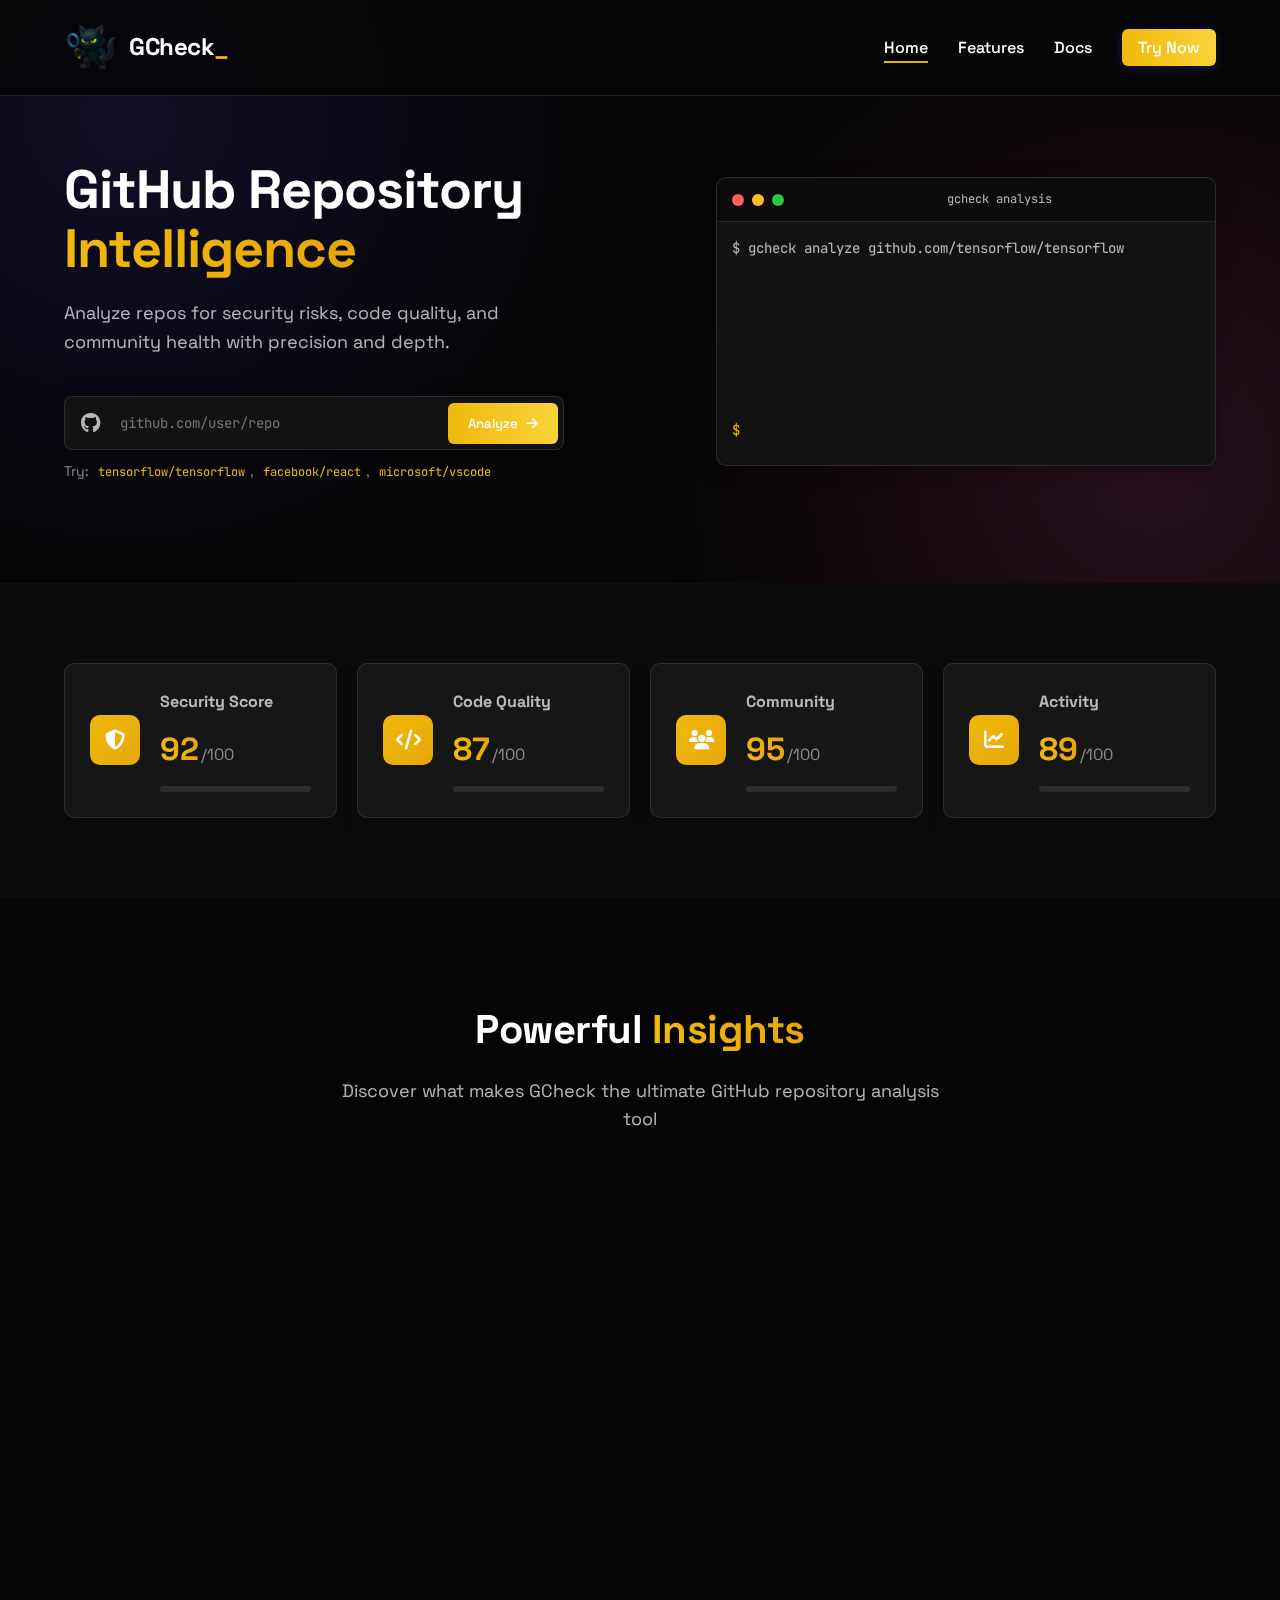
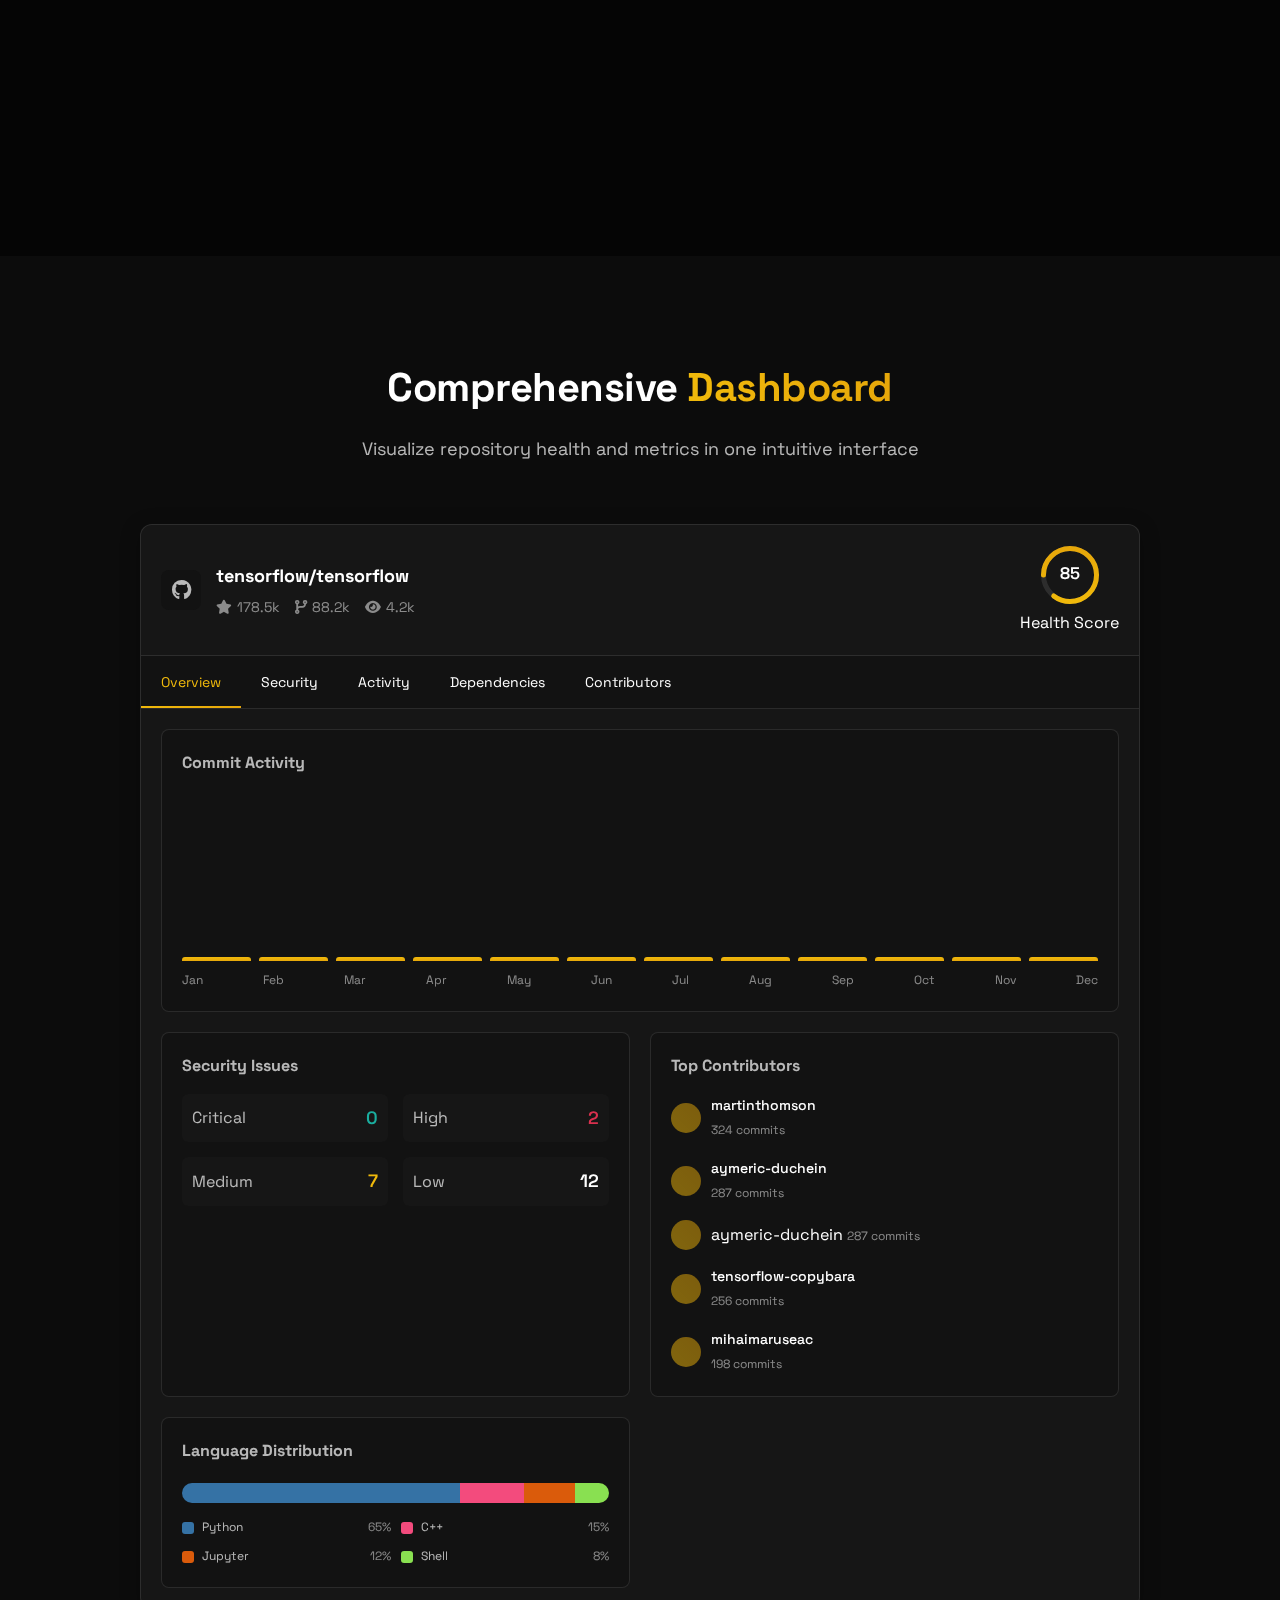
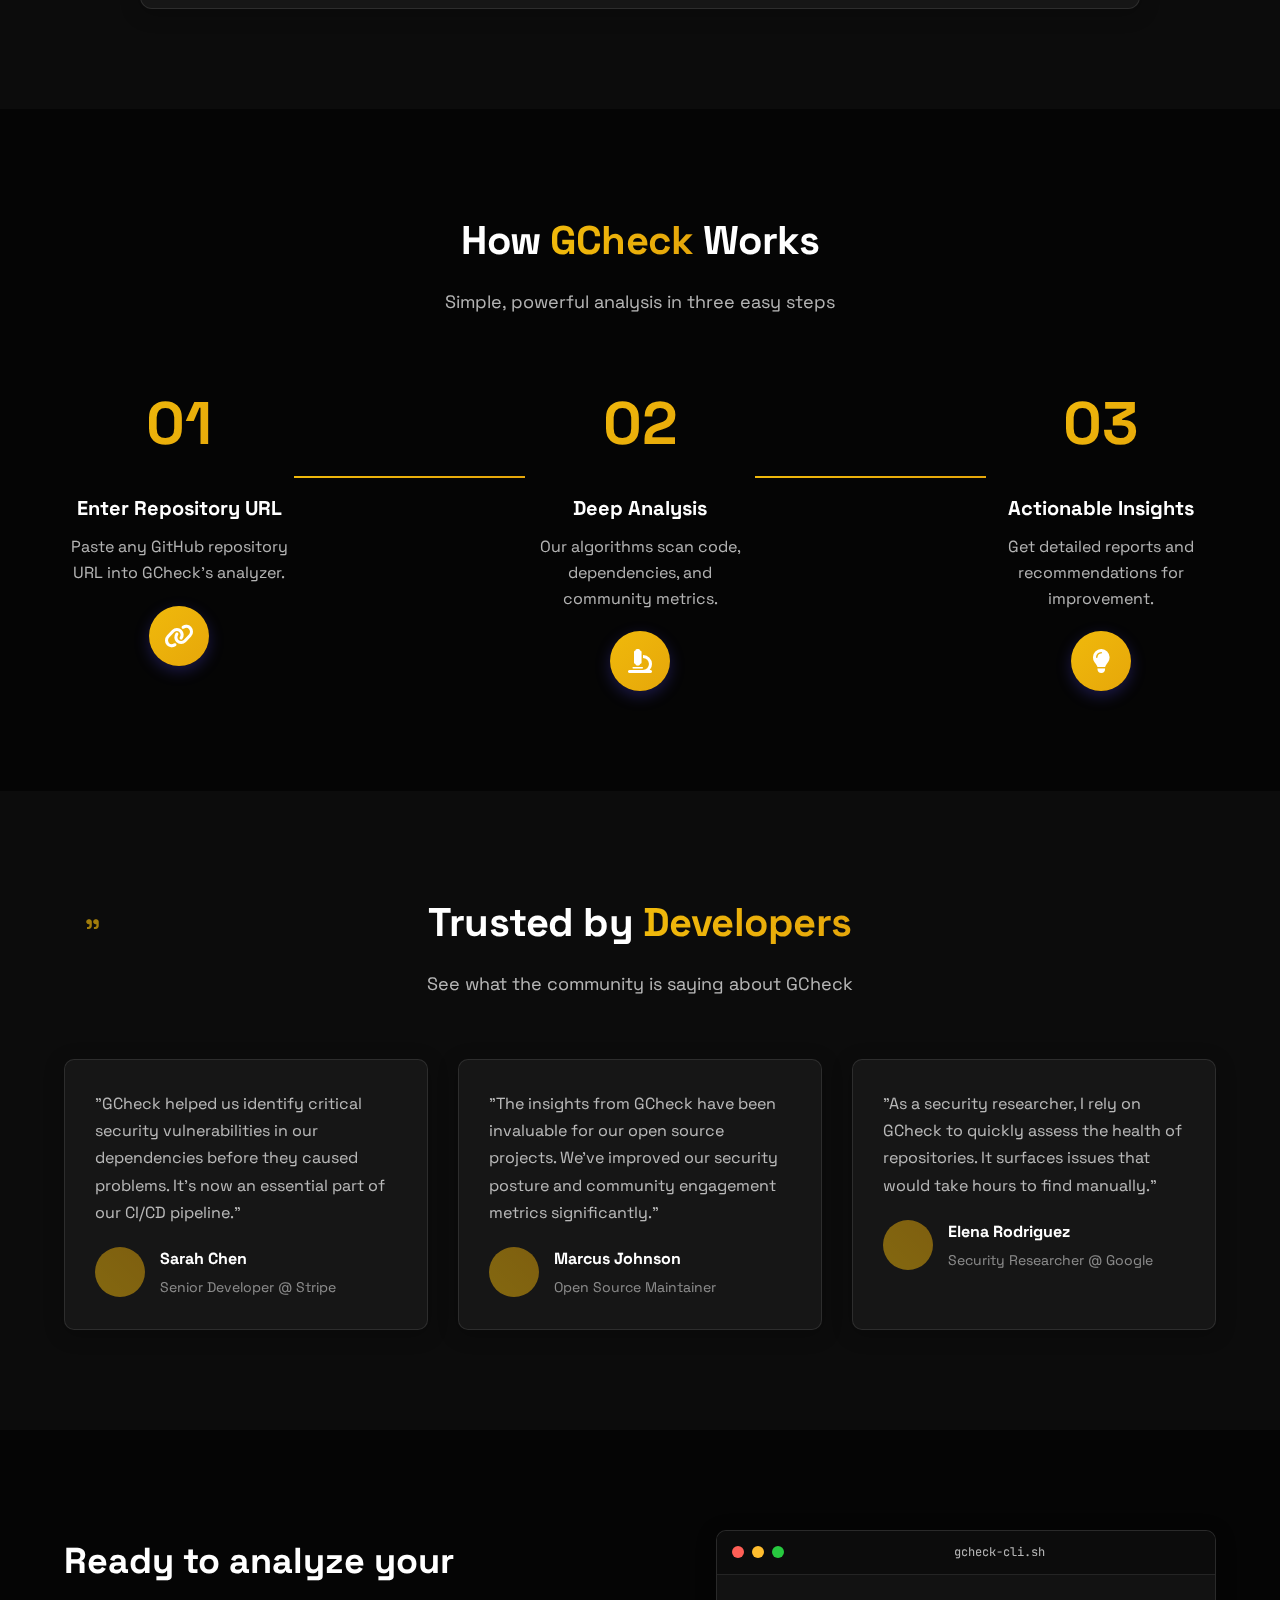
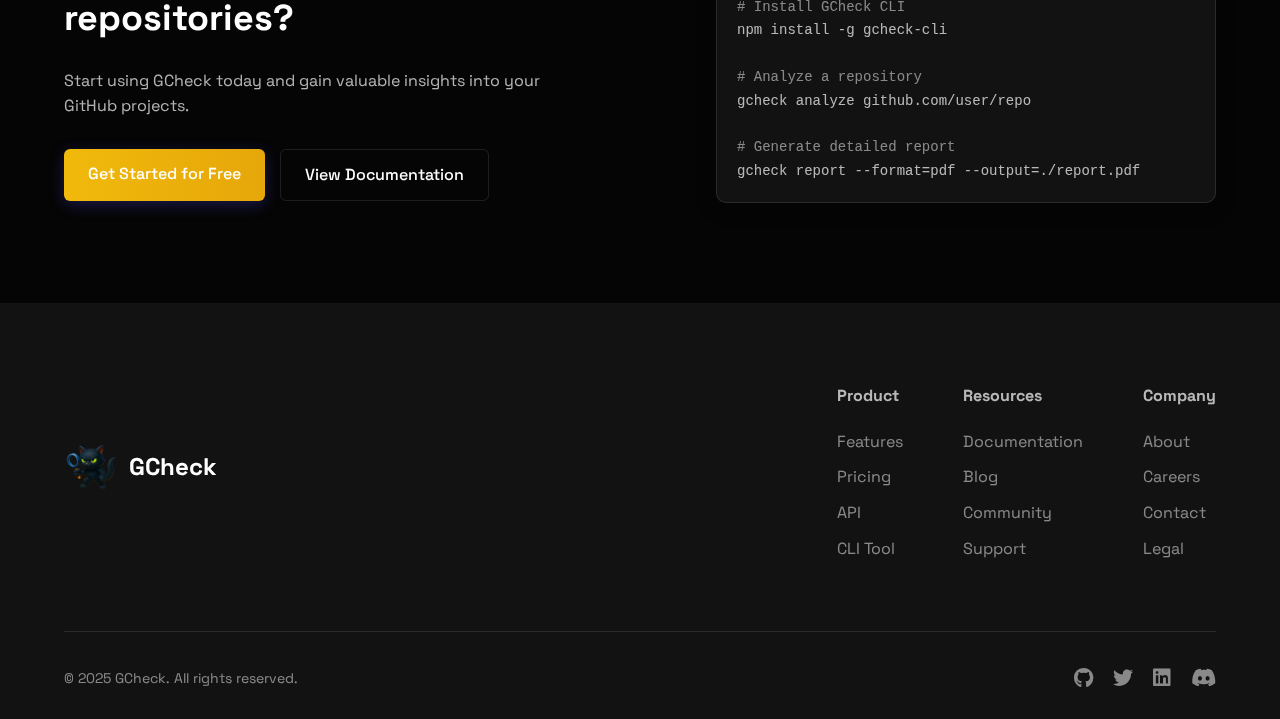
==== commit 39206894: "push" ====
--- a/index.html
+++ b/index.html
@@ -16,7 +16,7 @@
     <header>
         <div class="container">
             <div class="logo">
-                <div class="logo-icon"><i class="fas fa-code-branch"></i></div>
+                <img src="image.png" alt="GCheck Logo" class="logo-image" width="55" height="55">
                 <h1>GCheck<span class="blink">_</span></h1>
             </div>
             <nav>
@@ -512,7 +512,7 @@
     <div class="container">
         <div class="footer-top">
             <div class="footer-logo">
-                <div class="logo-icon"><i class="fas fa-code-branch"></i></div>
+                <img src="image.png" alt="GCheck Logo" class="logo-image" width="55" height="55">
                 <h2>GCheck</h2>
             </div>
             <div class="footer-links">
--- a/css/style.css
+++ b/css/style.css
@@ -1,21 +1,31 @@
 :root {
+    /* Background colors - keeping dark theme */
     --bg-primary: #050505;
     --bg-secondary: #0c0c0c;
     --bg-tertiary: #121212;
     --bg-card: #161616;
+    
+    /* Text colors - keeping for readability */
     --text-primary: #ffffff;
     --text-secondary: rgba(255, 255, 255, 0.7);
     --text-tertiary: rgba(255, 255, 255, 0.5);
-    --accent-primary: #4f46e5;
-    --accent-secondary: #8b5cf6;
-    --accent-tertiary: #ec4899;
-    --success: #10b981;
-    --warning: #f59e0b;
-    --danger: #ef4444;
+    
+    /* Accent colors - updated for BNB */
+    --accent-primary: #F0B90B;    /* BNB primary yellow/gold */
+    --accent-secondary: #F8D33A;  /* Lighter gold */
+    --accent-tertiary: #E6A70A;   /* Darker gold */
+    
+    /* Status colors */
+    --success: #1AAE9F;           /* Teal-green */
+    --warning: #F0B90B;           /* BNB yellow as warning */
+    --danger: #D9304E;            /* Red */
+    
+    /* UI elements */
     --border: rgba(255, 255, 255, 0.1);
     --card-shadow: 0 4px 20px rgba(0, 0, 0, 0.25);
-    --glow: 0 0 15px rgba(79, 70, 229, 0.5);
-}
+    --glow: 0 0 15px rgba(240, 185, 11, 0.5); /* Updated glow to match BNB gold */
+}
+
 
 * {
     margin: 0;
